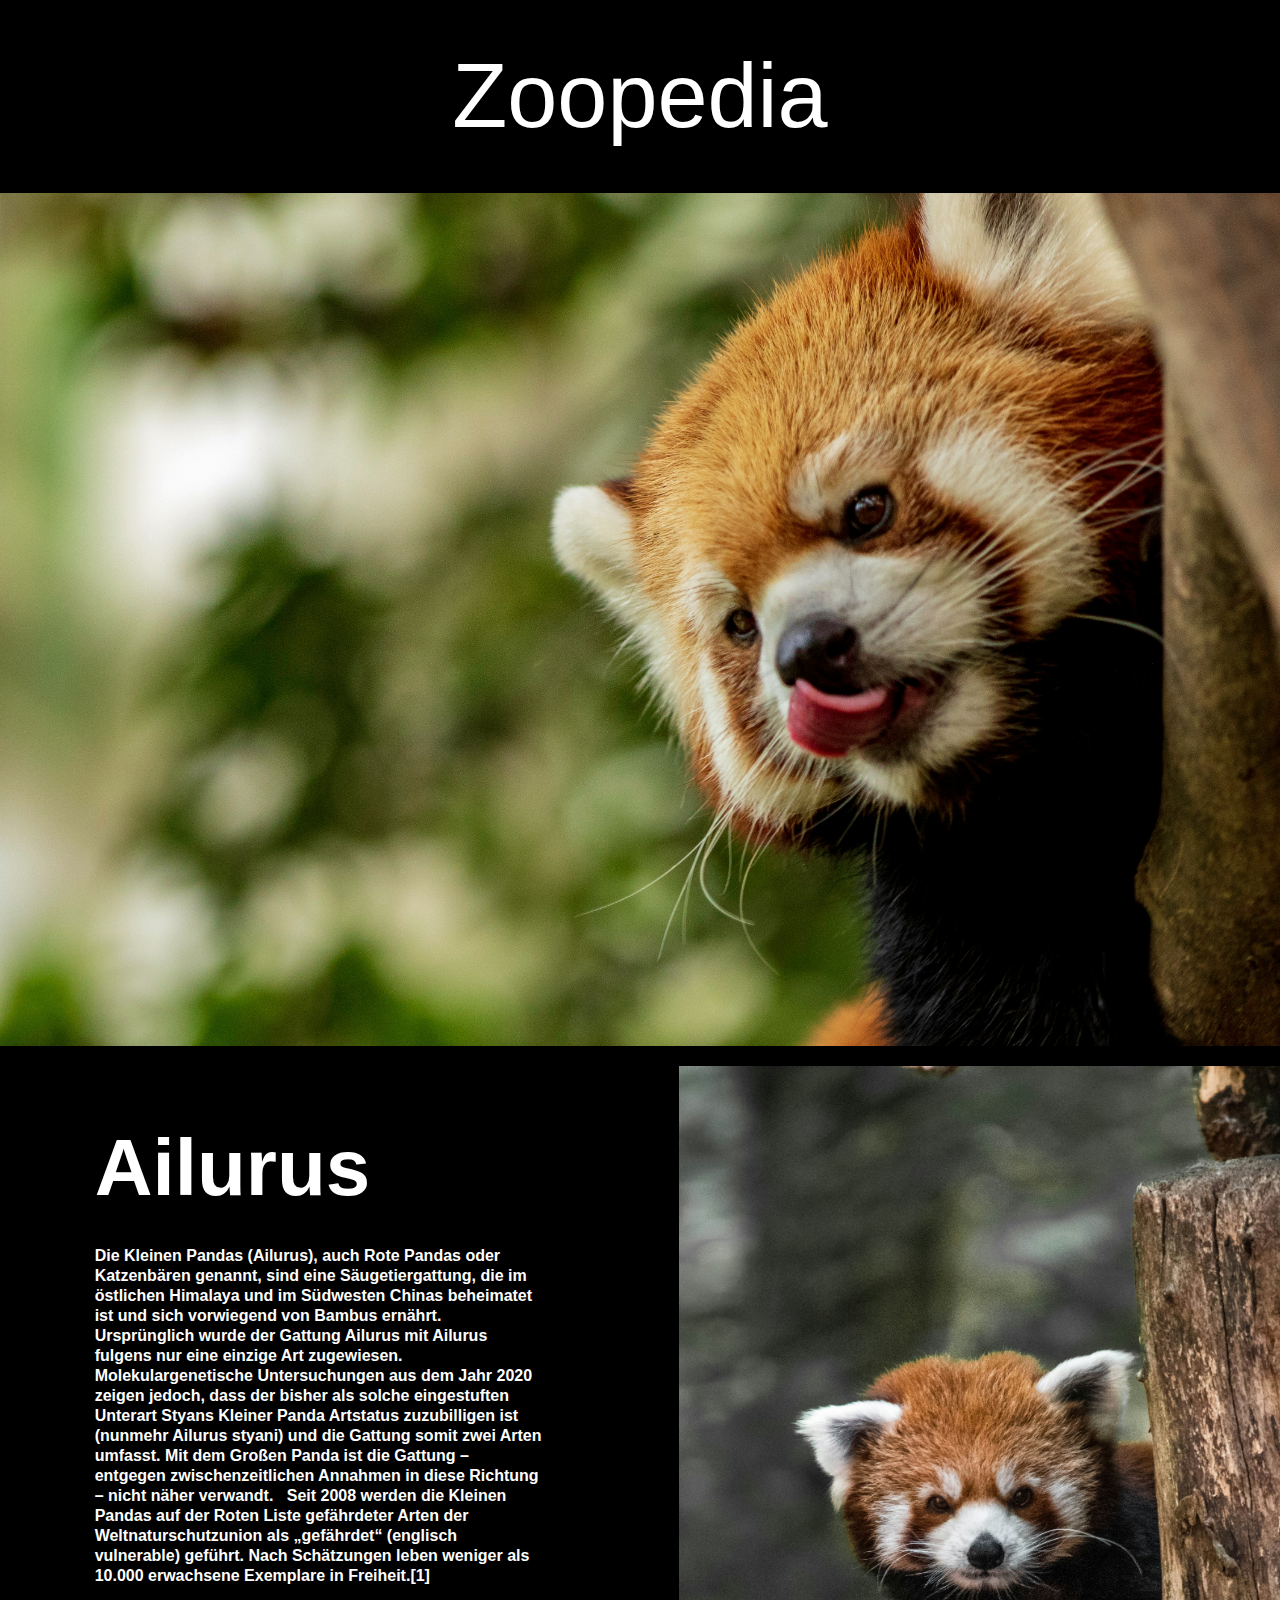
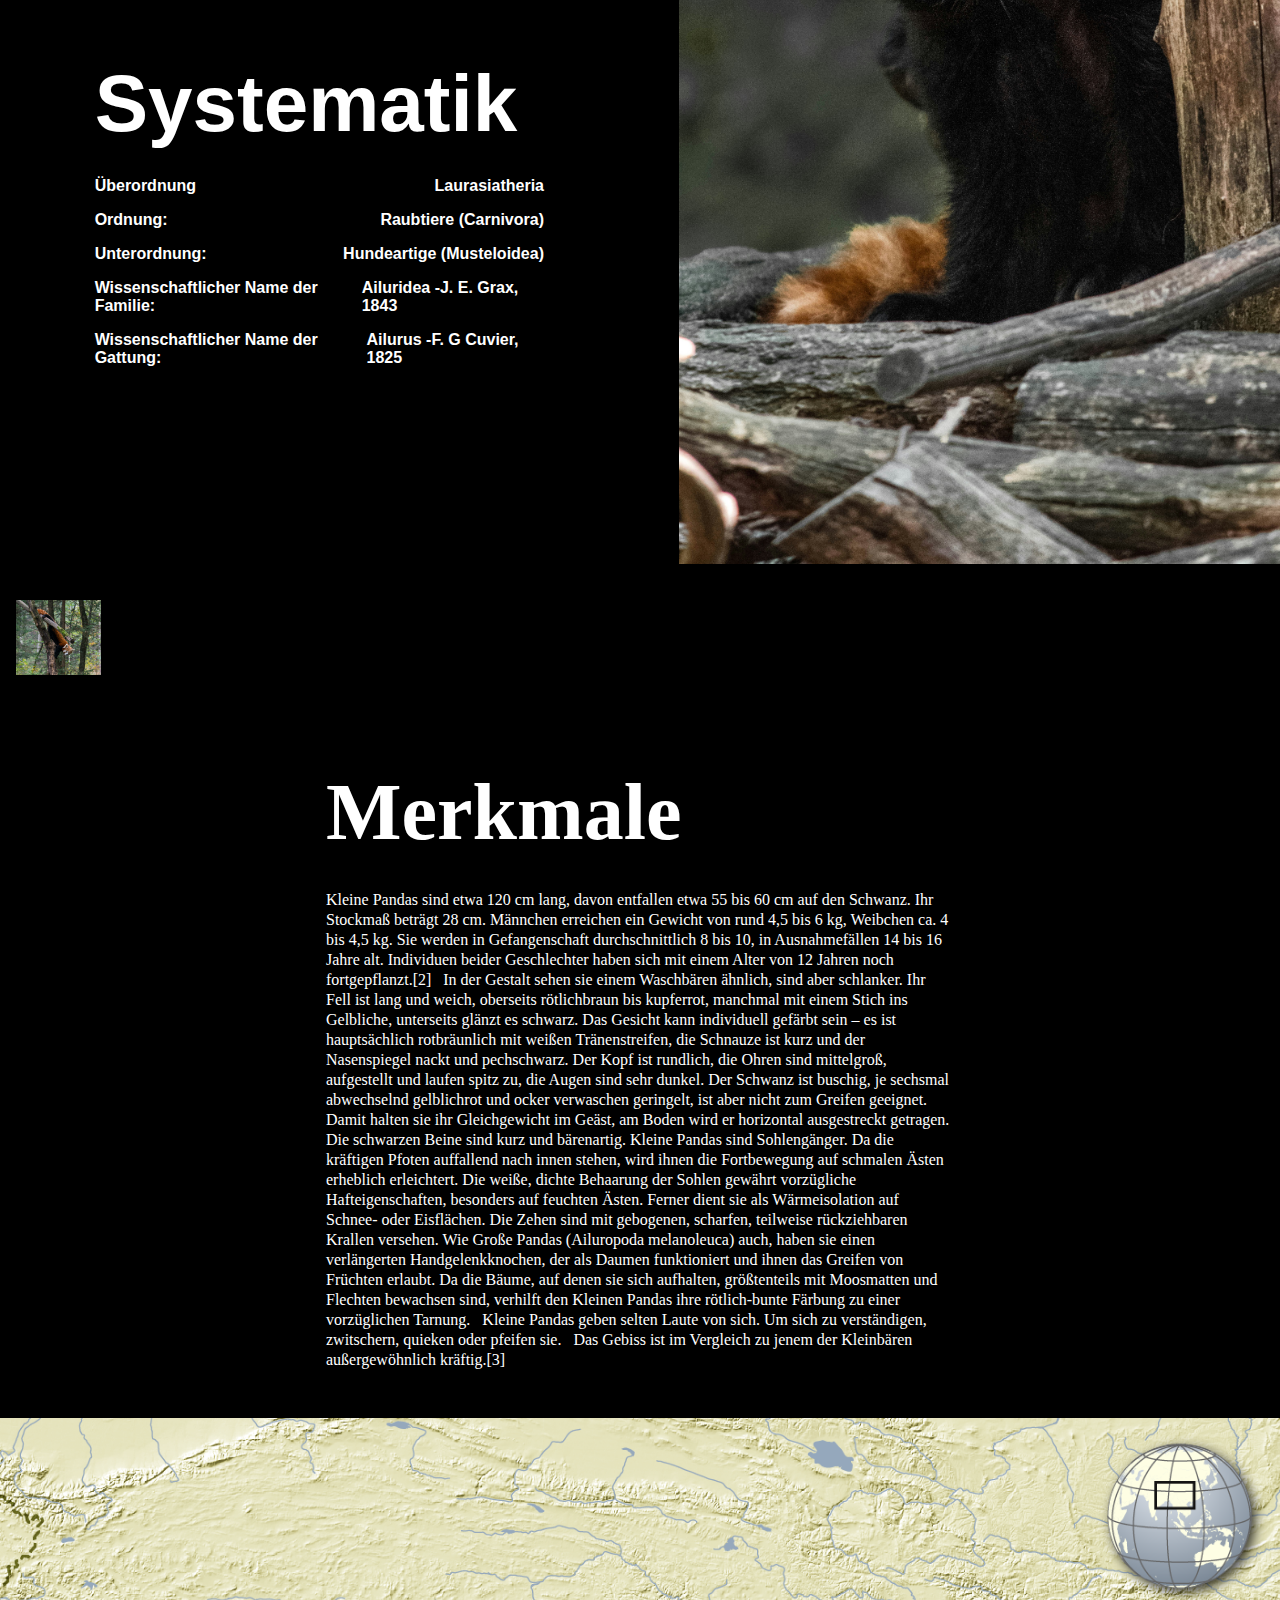
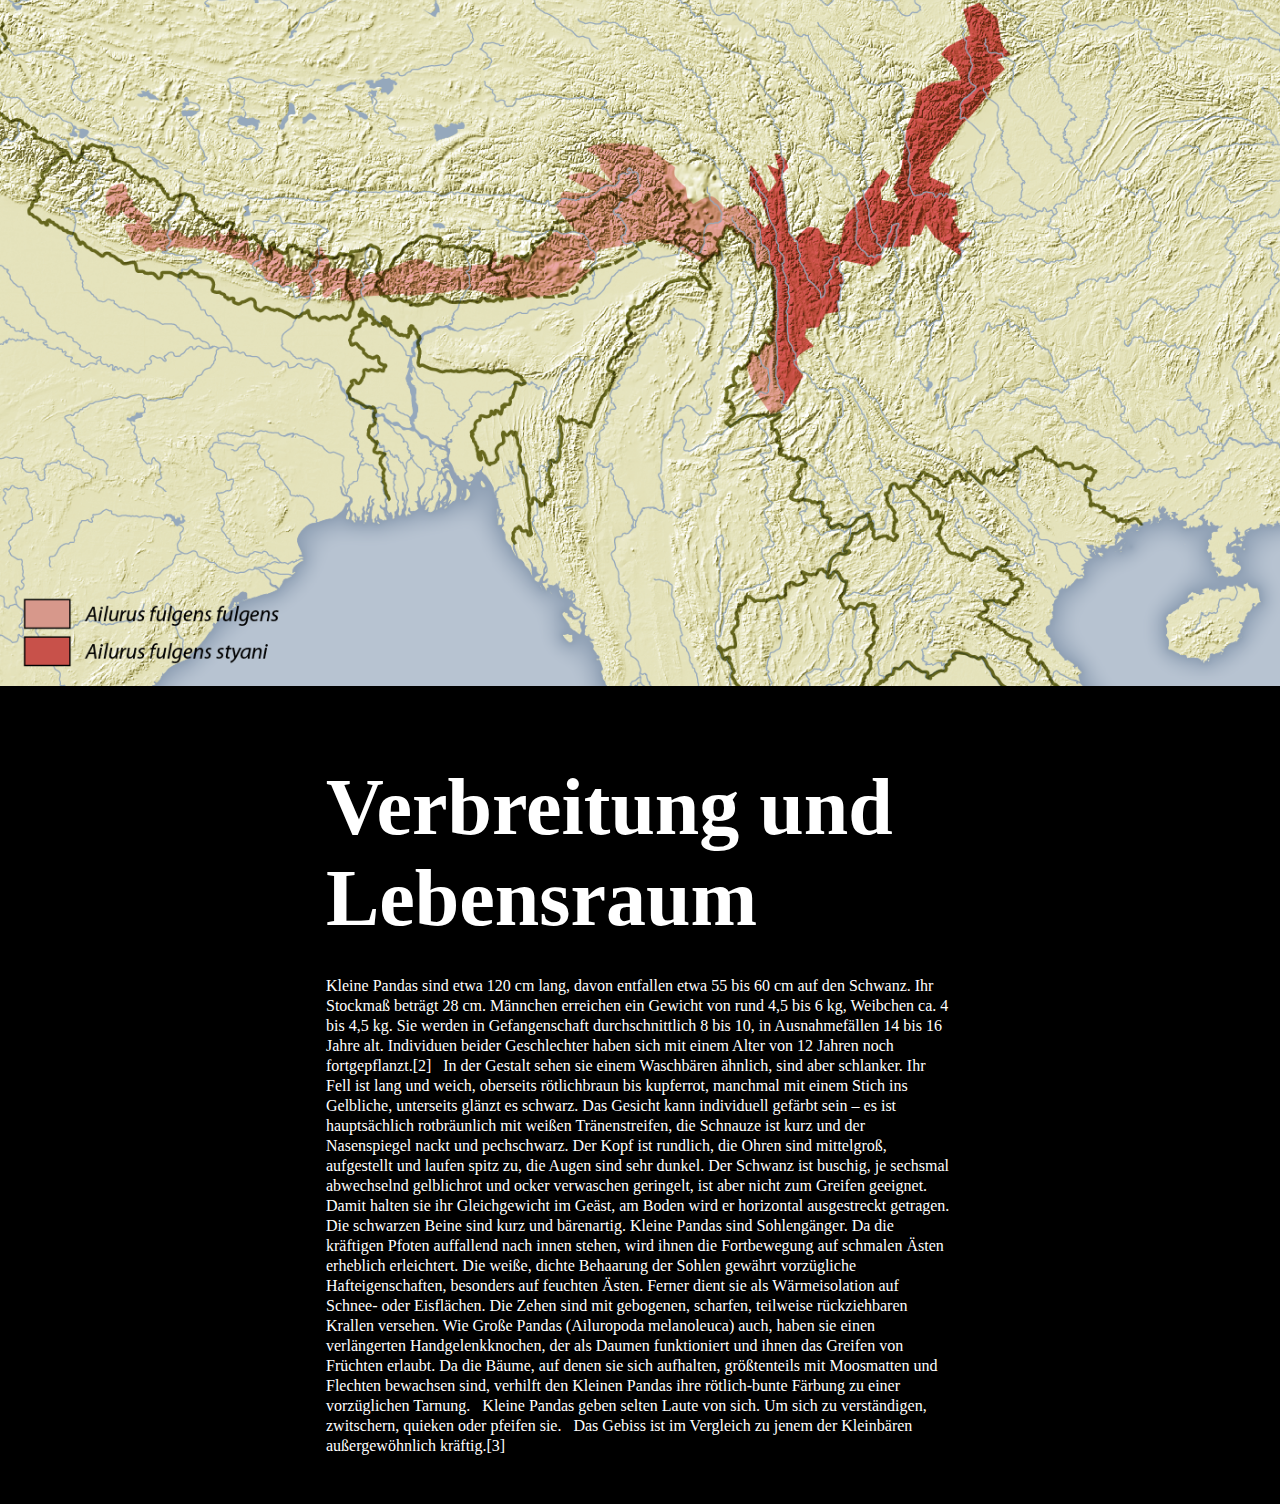
==== demo-projekt/design-umsetzung/index.html @ 8e44520d "Bilder" ====
<!DOCTYPE html>
<html lang="en">

<head>
    <meta charset="UTF-8">
    <meta http-equiv="X-UA-Compatible" content="IE=edge">
    <meta name="viewport" content="width=device-width, initial-scale=1.0">
    <title>Design</title>
    <link rel="stylesheet" href="styles.css">
</head>

<body>

    <header>
        <div class="site-title">Zoopedia</div>
    </header>
    <main>
        <section>
            <div class="big-image">
                <img class="big-image-bild bild1" src="./bilder/bild4.jpg" alt="ailurus">
            </div>
        </section>

        <section>
            <div class="spalte-1">
                <div class="text-text-oben">
                    <h1 class="zwischentitel">Ailurus</h1>
                    <p class="lauftexte">Die Kleinen Pandas (Ailurus), auch Rote Pandas oder Katzenbären genannt, sind
                        eine Säugetiergattung, die im östlichen Himalaya und im Südwesten Chinas beheimatet ist und sich
                        vorwiegend von Bambus ernährt. Ursprünglich wurde der Gattung Ailurus mit Ailurus fulgens nur
                        eine einzige Art zugewiesen. Molekulargenetische Untersuchungen aus dem Jahr 2020 zeigen jedoch,
                        dass der bisher als solche eingestuften Unterart Styans Kleiner Panda Artstatus zuzubilligen ist
                        (nunmehr Ailurus styani) und die Gattung somit zwei Arten umfasst. Mit dem Großen Panda ist die
                        Gattung – entgegen zwischenzeitlichen Annahmen in diese Richtung – nicht näher verwandt.
                         
                        Seit 2008 werden die Kleinen Pandas auf der Roten Liste gefährdeter Arten der
                        Weltnaturschutzunion als „gefährdet“ (englisch vulnerable) geführt. Nach Schätzungen leben
                        weniger als 10.000 erwachsene Exemplare in Freiheit.[1]</p>
                </div>
                <div class="text-text-unten">
                    <h2 class="zwischentitel">Systematik</h2>
                    <!--<table>
                        <tr>
                            <td class="fact-table-left">Überordnung:</td>
                            <td class="fact-table-right">Laurasiatheria</td>
                        </tr>
                        <tr>
                            <td class="fact-table-left">Ordnung:</td>
                            <td class="fact-table-right">Raubtiere (Carnivora)</td>
                        </tr>
                        <tr>
                            <td class="fact-table-left">Unterordnung:</td>
                            <td class="fact-table-right">Hundeartige (Musteloidea)</td>
                        </tr>
                        <tr>
                            <td class="fact-table-left">Wissenschaftlicher Name der Familie:</td>
                            <td class="fact-table-right">Ailuridea -J. E. Grax, 1843</td>
                        </tr>
                        <tr>
                            <td class="fact-table-left">Wissenschaftlicher Name der Gattung:</td>
                            <td class="fact-table-right">Ailurus -F. G Cuvier, 1825</td>
                        </tr>
                    </table>-->
                    <ul class="systematik">
                        <li>
                            <div class="systematik-label">Überordnung</div>
                            <div class="systematik-inhalt">Laurasiatheria</div>
                        </li>
                        <li>
                            <div class="systematik-label">Ordnung:</div>
                            <div class="systematik-inhalt">Raubtiere (Carnivora)</div>
                        </li>
                        <li>
                            <div class="systematik-label">Unterordnung:</div>
                            <div class="systematik-inhalt">Hundeartige (Musteloidea)</div>
                        </li>
                        <li>
                            <div class="systematik-label">Wissenschaftlicher Name der Familie:</div>
                            <div class="systematik-inhalt">Ailuridea -J. E. Grax, 1843</div>
                        </li>
                        <li>
                            <div class="systematik-label">Wissenschaftlicher Name der Gattung:</div>
                            <div class="systematik-inhalt">Ailurus -F. G Cuvier, 1825</div>
                        </li>
                    </ul>
                </div>
            </div>
            <div class = "spalte-2">
                <div class="bildbox">
                    <div class="spalten-bild">
                        <img class= "big-image-bild bild3" src="./bilder/bild3.jpg" alt="ailurus">
                        <!-- <img class="spalten-bild" src="./bilder/bild3.jpg" alt="ailurus"> -->

                    </div>
                </div>
            </div>
        </section>
        <section>
            <div class="bildbox2">
            <div class="big-image">
                <img class="big-image-bild bild2" src="./bilder/bild2.jpg" alt="ailurus">
            </div>
        </section>
        <section>

            <div class="center-font">
                <h2 class="zwischentitel">Merkmale</h2>
                <p class="lauftexte">Kleine Pandas sind etwa 120 cm lang, davon entfallen etwa 55 bis 60 cm auf den
                    Schwanz. Ihr Stockmaß beträgt 28 cm. Männchen erreichen ein Gewicht von rund 4,5 bis 6 kg, Weibchen
                    ca. 4 bis 4,5 kg. Sie werden in Gefangenschaft durchschnittlich 8 bis 10, in Ausnahmefällen 14 bis
                    16 Jahre alt. Individuen beider Geschlechter haben sich mit einem Alter von 12 Jahren noch
                    fortgepflanzt.[2]
                     
                    In der Gestalt sehen sie einem Waschbären ähnlich, sind aber schlanker. Ihr Fell ist lang und weich,
                    oberseits rötlichbraun bis kupferrot, manchmal mit einem Stich ins Gelbliche, unterseits glänzt es
                    schwarz. Das Gesicht kann individuell gefärbt sein – es ist hauptsächlich rotbräunlich mit weißen
                    Tränenstreifen, die Schnauze ist kurz und der Nasenspiegel nackt und pechschwarz. Der Kopf ist
                    rundlich, die Ohren sind mittelgroß, aufgestellt und laufen spitz zu, die Augen sind sehr dunkel.
                    Der Schwanz ist buschig, je sechsmal abwechselnd gelblichrot und ocker verwaschen geringelt, ist
                    aber nicht zum Greifen geeignet. Damit halten sie ihr Gleichgewicht im Geäst, am Boden wird er
                    horizontal ausgestreckt getragen. Die schwarzen Beine sind kurz und bärenartig. Kleine Pandas sind
                    Sohlengänger. Da die kräftigen Pfoten auffallend nach innen stehen, wird ihnen die Fortbewegung auf
                    schmalen Ästen erheblich erleichtert. Die weiße, dichte Behaarung der Sohlen gewährt vorzügliche
                    Hafteigenschaften, besonders auf feuchten Ästen. Ferner dient sie als Wärmeisolation auf Schnee-
                    oder Eisflächen. Die Zehen sind mit gebogenen, scharfen, teilweise rückziehbaren Krallen versehen.
                    Wie Große Pandas (Ailuropoda melanoleuca) auch, haben sie einen verlängerten Handgelenkknochen, der
                    als Daumen funktioniert und ihnen das Greifen von Früchten erlaubt. Da die Bäume, auf denen sie sich
                    aufhalten, größtenteils mit Moosmatten und Flechten bewachsen sind, verhilft den Kleinen Pandas ihre
                    rötlich-bunte Färbung zu einer vorzüglichen Tarnung.
                     
                    Kleine Pandas geben selten Laute von sich. Um sich zu verständigen, zwitschern, quieken oder pfeifen
                    sie.
                     
                    Das Gebiss ist im Vergleich zu jenem der Kleinbären außergewöhnlich kräftig.[3]</p>
            </div>
        </section>
        <section>
            <div class="big-image">
                <img class="big-image-bild bild1" src="./bilder/bild1.png" alt="ailurus">
            </div>
        </section>

        <section>
            <div class="center-font">
                <div>
                    <h2 class="zwischentitel">Verbreitung und Lebensraum</h2>
                    <p class="lauftexte">Kleine Pandas sind etwa 120 cm lang, davon entfallen etwa 55 bis 60 cm auf den
                        Schwanz. Ihr Stockmaß beträgt 28 cm. Männchen erreichen ein Gewicht von rund 4,5 bis 6 kg,
                        Weibchen ca. 4 bis 4,5 kg. Sie werden in Gefangenschaft durchschnittlich 8 bis 10, in
                        Ausnahmefällen 14 bis 16 Jahre alt. Individuen beider Geschlechter haben sich mit einem Alter
                        von 12 Jahren noch fortgepflanzt.[2]
                         
                        In der Gestalt sehen sie einem Waschbären ähnlich, sind aber schlanker. Ihr Fell ist lang und
                        weich, oberseits rötlichbraun bis kupferrot, manchmal mit einem Stich ins Gelbliche, unterseits
                        glänzt es schwarz. Das Gesicht kann individuell gefärbt sein – es ist hauptsächlich rotbräunlich
                        mit weißen Tränenstreifen, die Schnauze ist kurz und der Nasenspiegel nackt und pechschwarz. Der
                        Kopf ist rundlich, die Ohren sind mittelgroß, aufgestellt und laufen spitz zu, die Augen sind
                        sehr dunkel. Der Schwanz ist buschig, je sechsmal abwechselnd gelblichrot und ocker verwaschen
                        geringelt, ist aber nicht zum Greifen geeignet. Damit halten sie ihr Gleichgewicht im Geäst, am
                        Boden wird er horizontal ausgestreckt getragen. Die schwarzen Beine sind kurz und bärenartig.
                        Kleine Pandas sind Sohlengänger. Da die kräftigen Pfoten auffallend nach innen stehen, wird
                        ihnen die Fortbewegung auf schmalen Ästen erheblich erleichtert. Die weiße, dichte Behaarung der
                        Sohlen gewährt vorzügliche Hafteigenschaften, besonders auf feuchten Ästen. Ferner dient sie als
                        Wärmeisolation auf Schnee- oder Eisflächen. Die Zehen sind mit gebogenen, scharfen, teilweise
                        rückziehbaren Krallen versehen. Wie Große Pandas (Ailuropoda melanoleuca) auch, haben sie einen
                        verlängerten Handgelenkknochen, der als Daumen funktioniert und ihnen das Greifen von Früchten
                        erlaubt. Da die Bäume, auf denen sie sich aufhalten, größtenteils mit Moosmatten und Flechten
                        bewachsen sind, verhilft den Kleinen Pandas ihre rötlich-bunte Färbung zu einer vorzüglichen
                        Tarnung.
                         
                        Kleine Pandas geben selten Laute von sich. Um sich zu verständigen, zwitschern, quieken oder
                        pfeifen sie.
                         
                        Das Gebiss ist im Vergleich zu jenem der Kleinbären außergewöhnlich kräftig.[3]</p>
                </div>
        </section>
    </main>
    <footer></footer>
</body>

</html>
---- demo-projekt/design-umsetzung/styles.css ----
* {
    padding: 0;
    margin: 0;
}

.big-image {
    width: 100%;
    grid-column: span 13;
    /* height: 50em; */
}

.big-image-bild {
    width: 100%;
    /* flex-shrink: inherit; */
}

.bildbox {
    /* grid-column: 8 / 12; */
    /* margin-top: 10px;
    margin-bottom: 10px; */
    padding: 1em;
    /* margin: 5em; */
height: 100%;
width: 100%;
object-fit: contain;
} 

.bildbox2 {
    height: 100%;
    width: 100%;
    padding: 1em;
object-fit: contain;
}

/* .big-image-bild bild2 {
    width: 100%; */
    /* flex-shrink: inherit; */
/* } */

.spalten-bild {
    /* height: 50em; */
   /* grid-column: 8 / 12;*/
    object-fit: contain;

}

section {
    display: grid;
    /* display: table-row-group; */
    grid-template-columns: repeat(12, 1fr);
    grid-column-gap: 24px;
    grid-template-rows: auto;
    /* grid-row: inherit; */
}

.spalte-1 {
    grid-column: 2 / span 5;
    font-family: sans-serif;
    font-weight: bold;
}

.spalte-2 {
    grid-column: 8 / span 12;
    /* grid-template-columns: repeat(auto-fill, minmax(200px, 1fr)); */
    
}

.spalte-3 {
    grid: flex;
}

.center-font {
    grid-column: 4 / span 6;

}

.systematik li{
    display: grid;
  grid-template-columns: repeat(2,1fr);
  display: flex;
  justify-content: space-between;
}

.systematik li{
    list-style-type: none;
    margin-top: 1em;
    margin: bottom 1em;
}

.systematik-inhalt {
    grid-column: 4 / 7; 
}

.fact-table-left {
    font-style: bold;
    grid-column: 2 / 5;
}

body {
    background-color: black;
    color: white; /* Optional: Macht den Text weiß, damit er auf dem schwarzen Hintergrund sichtbar ist */
}
.site-title {
    font-family: sans-serif;
    font-size: 10vh;
    text-align: center;
    margin: 5vh;
}

.zwischentitel{
    font-size: 5em;
    margin-top: 8vh;
    margin-bottom: 3vh;
}

.lauftexte{
   font-style: normal;
   margin-bottom: 3em;
   margin-top: 2em;
   line-height: 20px;
}
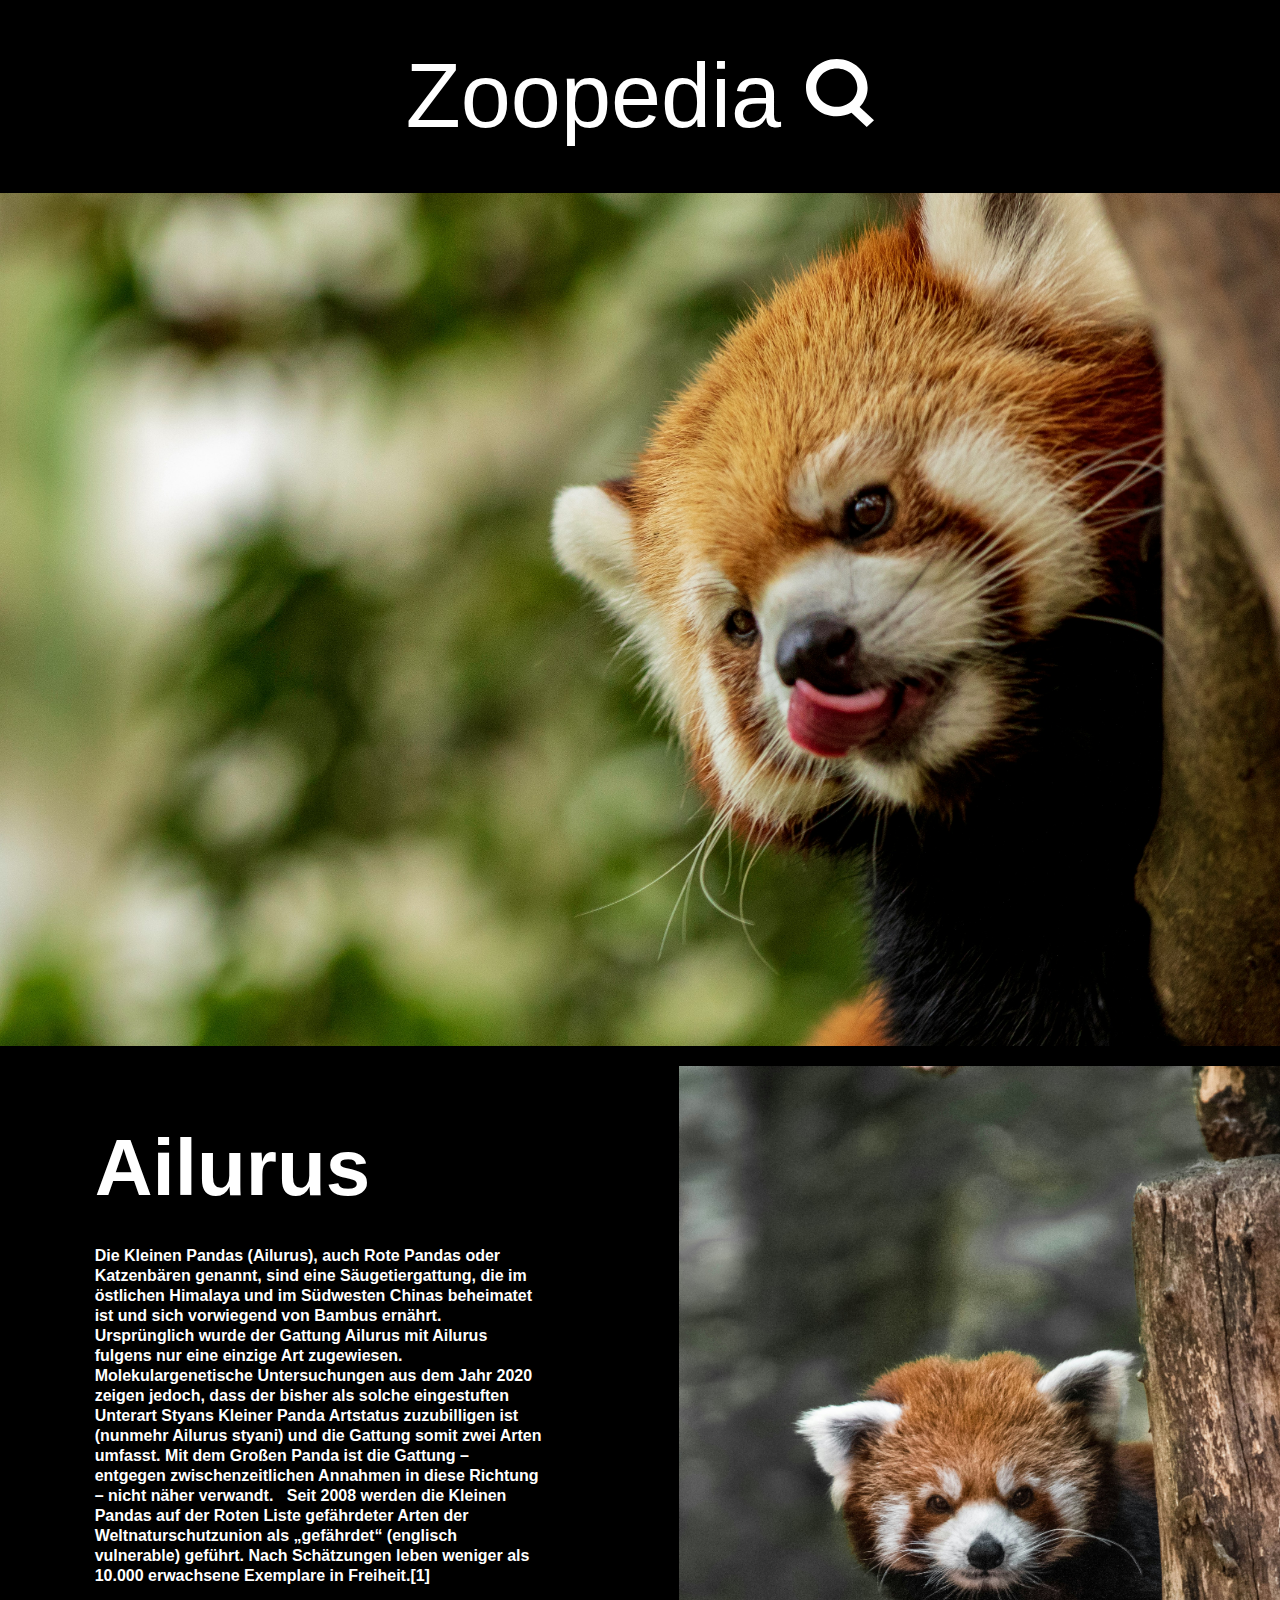
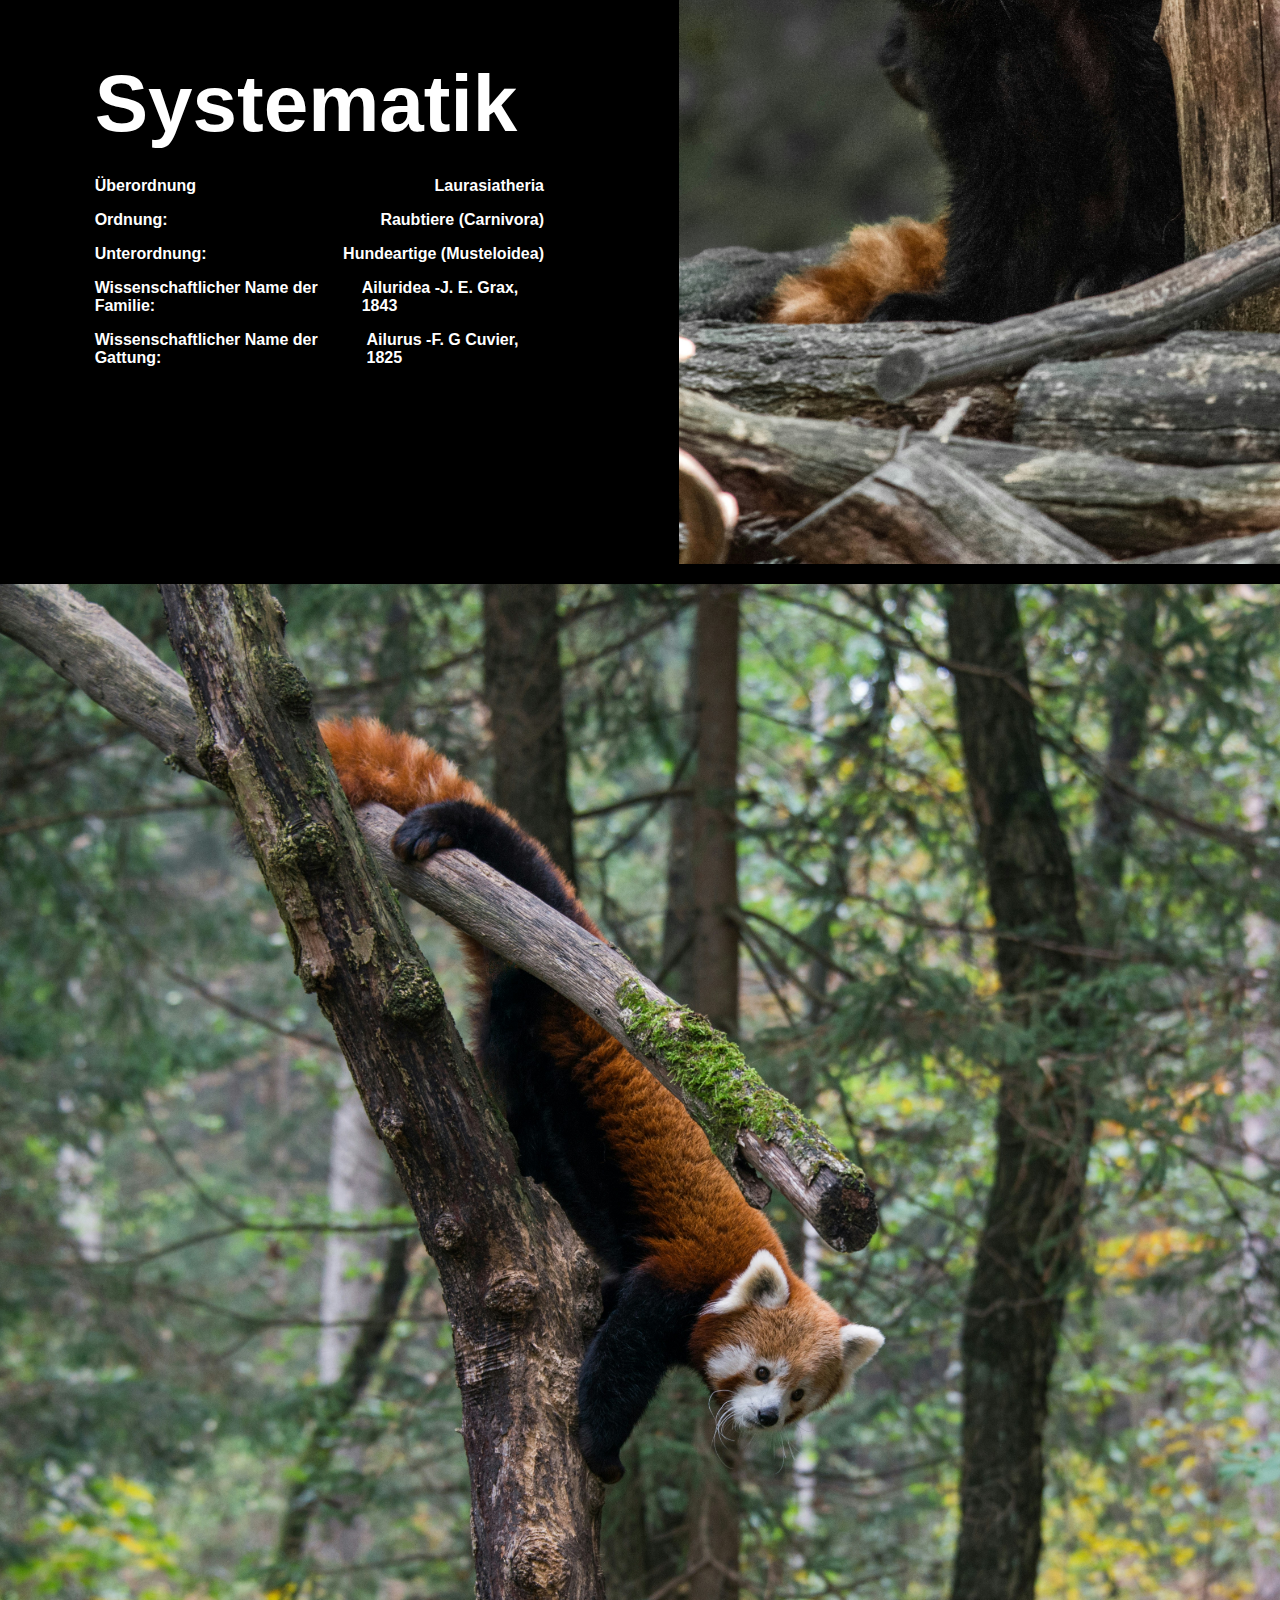
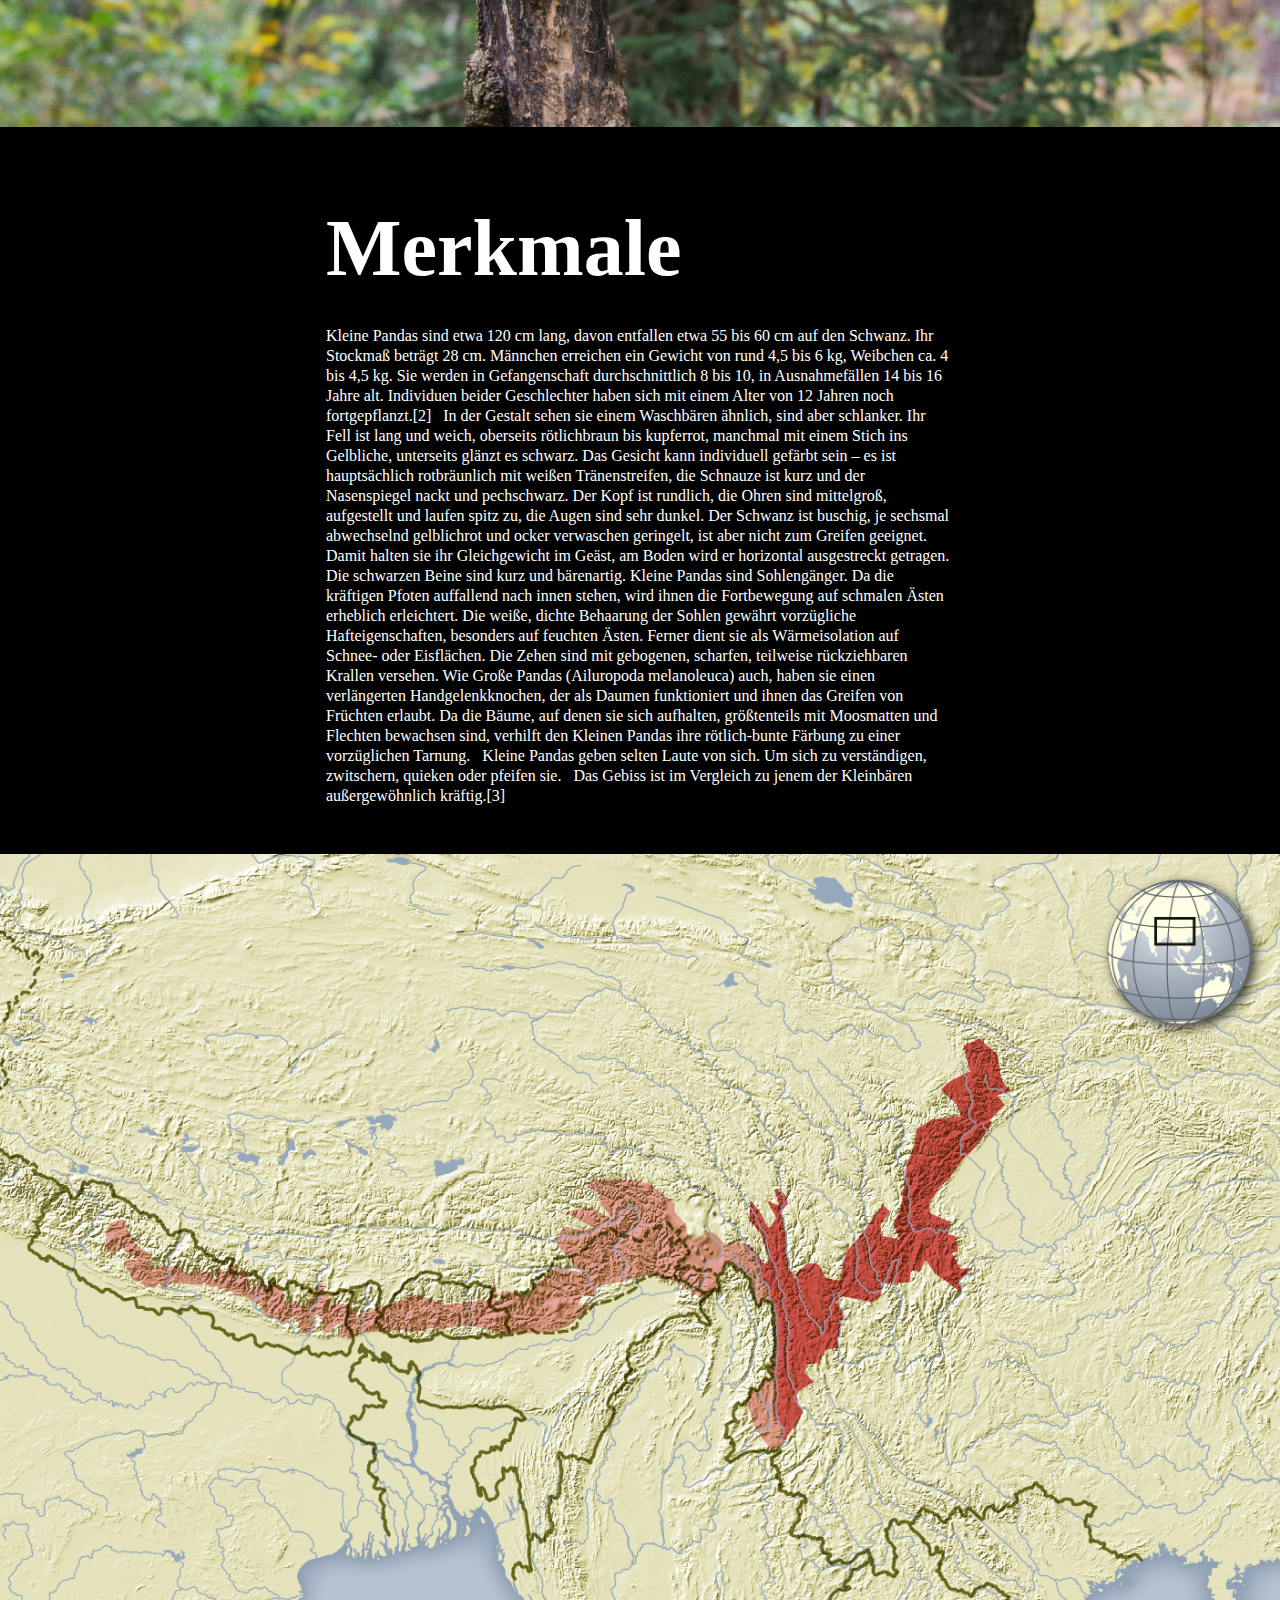
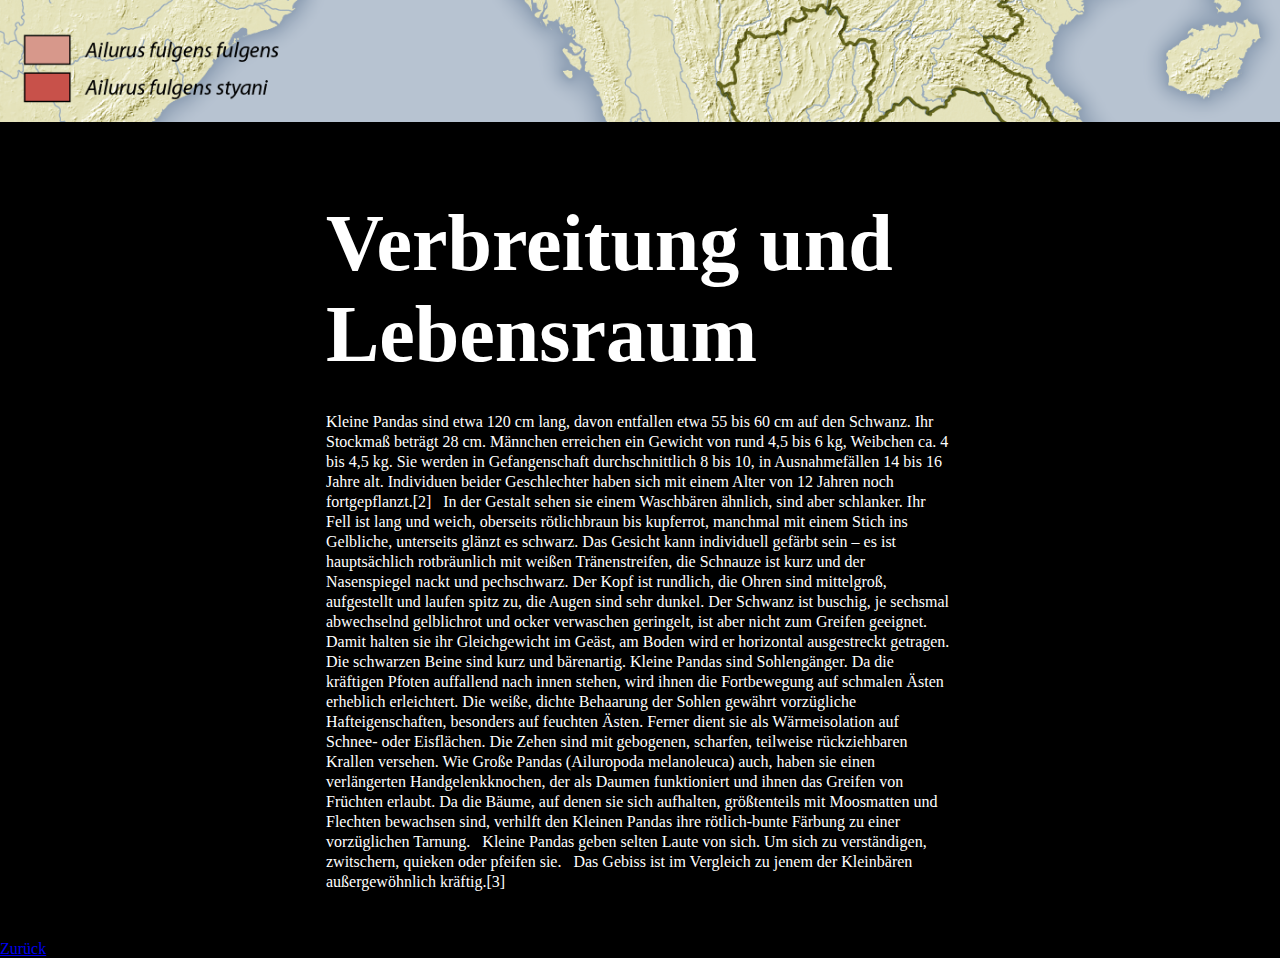
==== commit b494af33: "Neuste Version" ====
--- a/demo-projekt/design-umsetzung/index.html
+++ b/demo-projekt/design-umsetzung/index.html
@@ -12,9 +12,14 @@
 <body>
 
     <header>
-        <div class="site-title">Zoopedia</div>
+        <div class="site-title">Zoopedia <img class="search" src="./bilder/Search.svg" alt="Lupe"></div>
+        <div class="big-image">
+            <!-- <div class="search"></div> -->
+            <!-- <img class="search" src="./bilder/Search.svg" alt="Lupe"> -->
+        </div>
     </header>
-    <main>
+
+        <main>
         <section>
             <div class="big-image">
                 <img class="big-image-bild bild1" src="./bilder/bild4.jpg" alt="ailurus">
@@ -80,12 +85,12 @@
                         </li>
                         <li>
                             <div class="systematik-label">Wissenschaftlicher Name der Gattung:</div>
-                            <div class="systematik-inhalt">Ailurus -F. G Cuvier, 1825</div>
+                            <div class="systematik-inhalt" >Ailurus -F. G Cuvier, 1825</div>
                         </li>
                     </ul>
                 </div>
             </div>
-            <div class = "spalte-2">
+            <div class = "spalte-2"> 
                 <div class="bildbox">
                     <div class="spalten-bild">
                         <img class= "big-image-bild bild3" src="./bilder/bild3.jpg" alt="ailurus">
@@ -96,7 +101,9 @@
             </div>
         </section>
         <section>
-            <div class="bildbox2">
+            <!-- <div class="spalte-3"></div> -->
+            <div class="section"></div>
+            <!-- <div class="bildbox2"> -->
             <div class="big-image">
                 <img class="big-image-bild bild2" src="./bilder/bild2.jpg" alt="ailurus">
             </div>
@@ -104,6 +111,7 @@
         <section>
 
             <div class="center-font">
+                <div class="spalte-2">
                 <h2 class="zwischentitel">Merkmale</h2>
                 <p class="lauftexte">Kleine Pandas sind etwa 120 cm lang, davon entfallen etwa 55 bis 60 cm auf den
                     Schwanz. Ihr Stockmaß beträgt 28 cm. Männchen erreichen ein Gewicht von rund 4,5 bis 6 kg, Weibchen
@@ -132,6 +140,7 @@
                     sie.
                      
                     Das Gebiss ist im Vergleich zu jenem der Kleinbären außergewöhnlich kräftig.[3]</p>
+                </div>
             </div>
         </section>
         <section>
@@ -142,7 +151,9 @@
 
         <section>
             <div class="center-font">
+                <div class="spalte-2">
                 <div>
+                    <div class="text-text-unten"></div>
                     <h2 class="zwischentitel">Verbreitung und Lebensraum</h2>
                     <p class="lauftexte">Kleine Pandas sind etwa 120 cm lang, davon entfallen etwa 55 bis 60 cm auf den
                         Schwanz. Ihr Stockmaß beträgt 28 cm. Männchen erreichen ein Gewicht von rund 4,5 bis 6 kg,
@@ -172,10 +183,18 @@
                         pfeifen sie.
                          
                         Das Gebiss ist im Vergleich zu jenem der Kleinbären außergewöhnlich kräftig.[3]</p>
+                    </div>
                 </div>
         </section>
     </main>
-    <footer></footer>
-</body>
+
+    <footer class="footer">
+        <!-- <div class="size"> <p>Zurück</p> -->
+            <div class="size">
+                <a href="#top" class="link-style">Zurück</a>
+        </div>
+    </footer>
+
+</body> 
 
 </html>